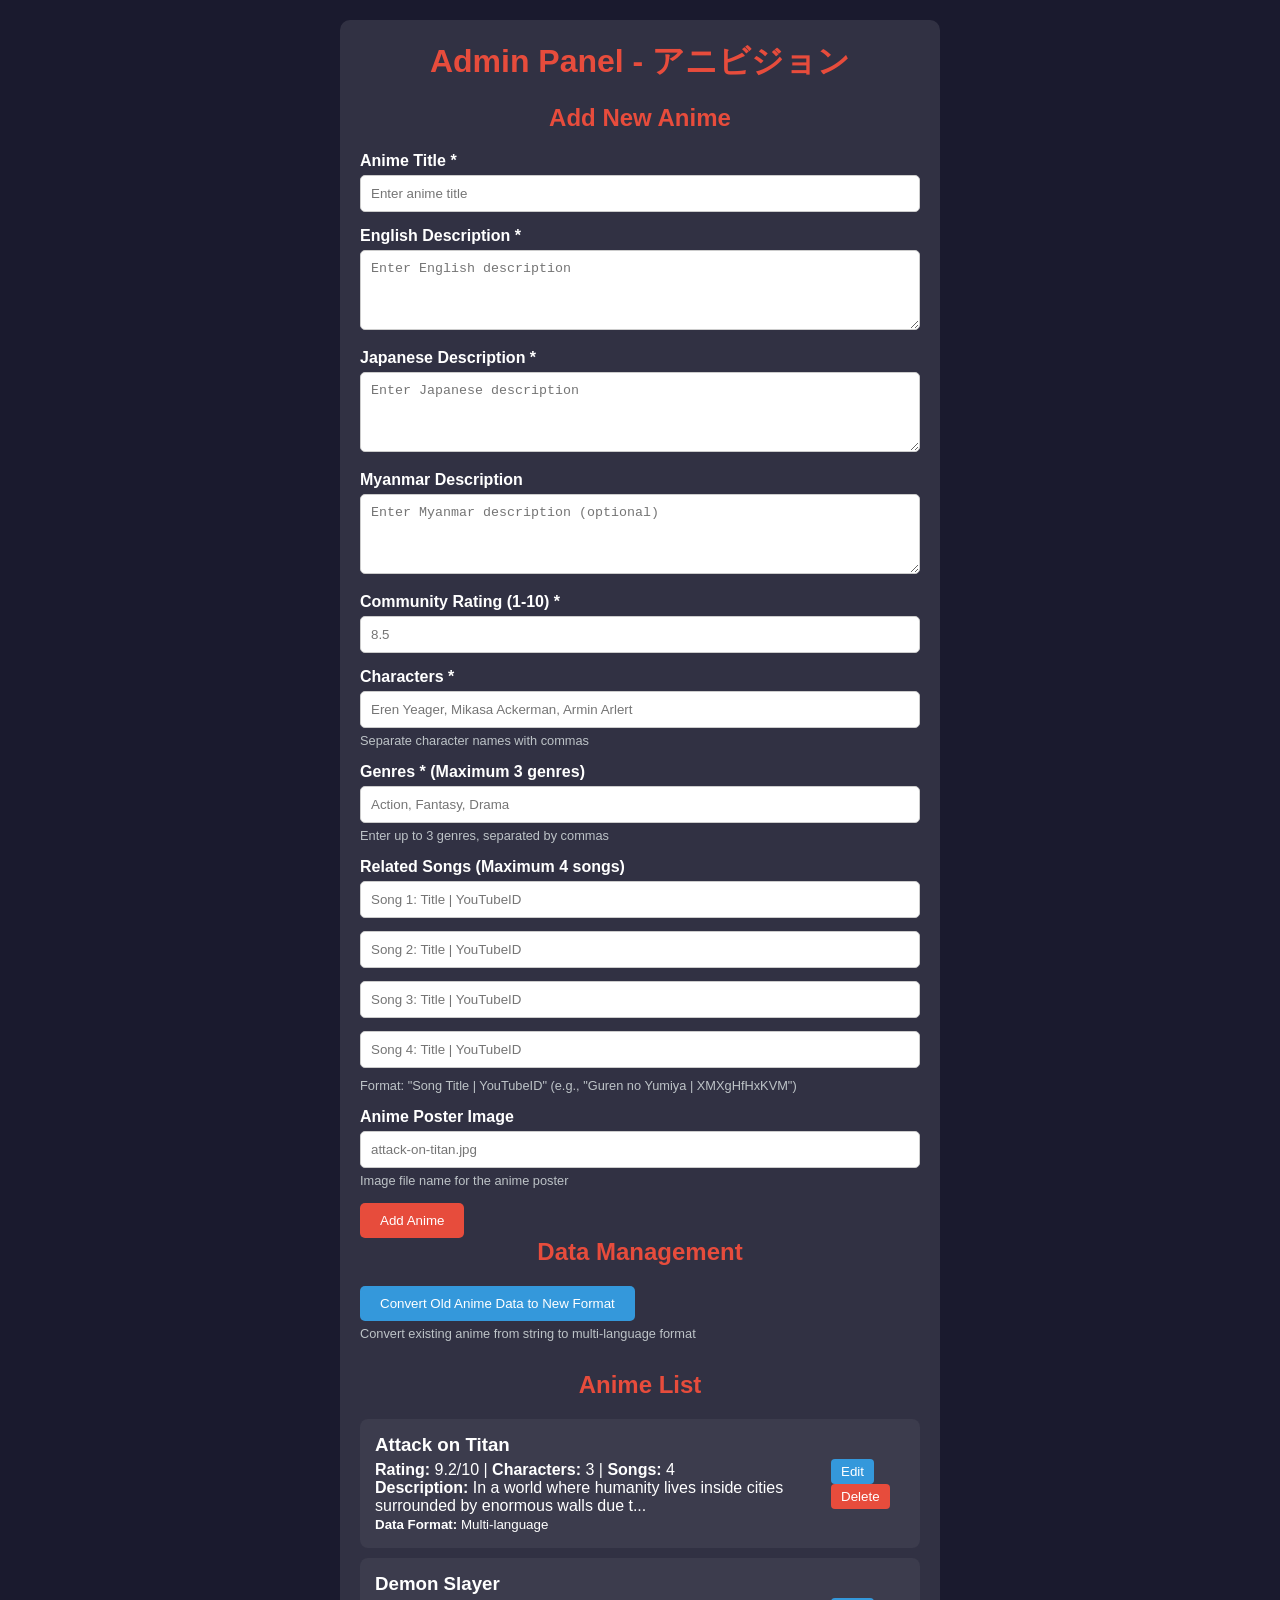
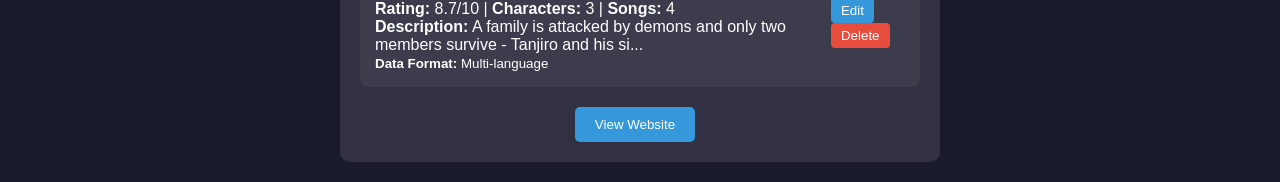
==== admin_panel.html @ 4e4b8a38 "Add files via upload" ====
<!DOCTYPE html>
<html lang="ja">
    

<head>
    <meta charset="UTF-8">
    <meta name="viewport" content="width=device-width, initial-scale=1.0">
    <link rel="stylesheet" href="./css/admin_panel.css">
    <title>Admin Panel - アニビジョン</title>
</head>

<body>
    <div class="admin-container">
        <h1>Admin Panel - アニビジョン</h1>

        <div id="message"></div>
        <!-- Add Anime Form -->
        <div class="form-section" id="addFormSection">
            <h2>Add New Anime</h2>
            <form id="animeForm">
                <div class="form-group">
                    <label>Anime Title *</label>
                    <input type="text" id="title" placeholder="Enter anime title" required>
                </div>

                <div class="form-group">
                    <label>English Description *</label>
                    <textarea id="synopsis_en" placeholder="Enter English description" required></textarea>
                </div>

                <div class="form-group">
                    <label>Japanese Description *</label>
                    <textarea id="synopsis_jp" placeholder="Enter Japanese description" required></textarea>
                </div>

                <div class="form-group">
                    <label>Myanmar Description</label>
                    <textarea id="synopsis_my" placeholder="Enter Myanmar description (optional)"></textarea>
                </div>

                <div class="form-group">
                    <label>Community Rating (1-10) *</label>
                    <input type="number" id="rating" min="1" max="10" step="0.1" placeholder="8.5" required>
                </div>

                <div class="form-group">
                    <label>Characters *</label>
                    <input type="text" id="characters" placeholder="Eren Yeager, Mikasa Ackerman, Armin Arlert"
                        required>
                    <div class="help-text">Separate character names with commas</div>
                </div>

                <div class="form-group">
                    <label>Genres * (Maximum 3 genres)</label>
                    <input type="text" id="genres" placeholder="Action, Fantasy, Drama" required>
                    <div class="help-text">Enter up to 3 genres, separated by commas</div>
                </div>

                <!-- Songs Input Section -->
                <div class="form-group">
                    <label>Related Songs (Maximum 4 songs)</label>
                    <div class="songs-inputs">
                        <input type="text" id="song1" placeholder="Song 1: Title | YouTubeID">
                        <input type="text" id="song2" placeholder="Song 2: Title | YouTubeID">
                        <input type="text" id="song3" placeholder="Song 3: Title | YouTubeID">
                        <input type="text" id="song4" placeholder="Song 4: Title | YouTubeID">
                    </div>
                    <div class="help-text">Format: "Song Title | YouTubeID" (e.g., "Guren no Yumiya | XMXgHfHxKVM")
                    </div>
                </div>

                <div class="form-group">
                    <label>Anime Poster Image</label>
                    <input type="text" id="image" placeholder="attack-on-titan.jpg">
                    <div class="help-text">Image file name for the anime poster</div>
                </div>

                <button type="submit" class="btn btn-primary">Add Anime</button>
            </form>

            <!-- Data Management Section -->
            <div class="form-section">
                <h2>Data Management</h2>
                <button class="btn btn-secondary" onclick="convertOldAnimeData()">
                    Convert Old Anime Data to New Format
                </button>
                <div class="help-text">Convert existing anime from string to multi-language format</div>
            </div>
        </div>

        <!-- Anime List -->
        <div class="anime-list">
            <h2>Anime List</h2>
            <div id="animeListContainer">
                <!-- Anime list will be loaded here -->
            </div>
        </div>

        <!-- Edit Modal -->
        <div class="modal-overlay" id="editModal" style="display: none;">
            <div class="modal-content">
                <div class="modal-header">
                    <h2>Edit Anime</h2>
                    <button class="close-btn" onclick="closeEditModal()">×</button>
                </div>
                <form id="editAnimeForm" onsubmit="updateAnime(); return false;">

                    <input type="hidden" id="editId">

                    <div class="form-group">
                        <label>Anime Title *</label>
                        <input type="text" id="editTitle" required>
                    </div>

                    <div class="form-group">
                        <label>English Description *</label>
                        <textarea id="editSynopsisEn" required></textarea>
                    </div>

                    <div class="form-group">
                        <label>Japanese Description *</label>
                        <textarea id="editSynopsisJp" required></textarea>
                    </div>

                    <div class="form-group">
                        <label>Myanmar Description</label>
                        <textarea id="editSynopsisMy"></textarea>
                    </div>

                    <div class="form-group">
                        <label>Community Rating *</label>
                        <input type="number" id="editRating" min="1" max="10" step="0.1" required>
                    </div>

                    <div class="form-group">
                        <label>Characters *</label>
                        <input type="text" id="editCharacters" required>
                    </div>

                    <div class="form-group">
                        <label>Genres * (Maximum 3 genres)</label>
                        <input type="text" id="editGenres" required>
                        <div class="help-text">Enter up to 3 genres, separated by commas</div>
                    </div>

                    <!-- Edit Songs Input Section -->
                    <div class="form-group">
                        <label>Related Songs (Maximum 4 songs)</label>
                        <div class="songs-inputs">
                            <input type="text" id="editSong1" placeholder="Song 1: Title | YouTubeID">
                            <input type="text" id="editSong2" placeholder="Song 2: Title | YouTubeID">
                            <input type="text" id="editSong3" placeholder="Song 3: Title | YouTubeID">
                            <input type="text" id="editSong4" placeholder="Song 4: Title | YouTubeID">
                        </div>
                        <div class="help-text">Format: "Song Title | YouTubeID" (e.g., "Guren no Yumiya | XMXgHfHxKVM")
                        </div>
                    </div>

                    <div class="form-group">
                        <label>Image File</label>
                        <input type="text" id="editImage">
                    </div>

                    <div class="form-actions">
                        <button type="submit" class="btn btn-primary">Update Anime</button>
                        <button type="button" class="btn btn-secondary" onclick="closeEditModal()">Cancel</button>
                    </div>
                </form>
            </div>
        </div>

        <div style="margin-top: 20px; text-align: center;">
            <button class="btn btn-secondary" onclick="goToMainSite()">View Website</button>
        </div>
    </div>

    <script src="js/data_manager.js"></script>
    <script>
        // Global variables
        const form = document.getElementById('animeForm');
        const messageDiv = document.getElementById('message');
        const animeListContainer = document.getElementById('animeListContainer');
        const editForm = document.getElementById('editAnimeForm');
        const editModal = document.getElementById('editModal');

        // Load anime list on page load
        document.addEventListener('DOMContentLoaded', function () {
            loadAnimeList();
            initializeEventListeners();
            setupModalEvents();
        });

        function initializeEventListeners() {
            // Add anime form
            form.addEventListener('submit', function (e) {
                e.preventDefault();
                addNewAnime();
            });

            // Edit anime form
            editForm.addEventListener('submit', function (e) {
                e.preventDefault();
                updateAnime();
            });
        }

        function setupModalEvents() {
            // ESC key to close modal
            document.addEventListener('keydown', function (e) {
                if (e.key === 'Escape') {
                    closeEditModal();
                }
            });

            // Close modal when clicking outside
            editModal.addEventListener('click', function (e) {
                if (e.target === this) {
                    closeEditModal();
                }
            });
        }

        // Modal functions
        function openEditModal() {
            editModal.style.display = 'flex';
        }

        function closeEditModal() {
            editModal.style.display = 'none';
        }

        // Process songs from input fields
        function processSongs() {
            const songs = [];

            for (let i = 1; i <= 4; i++) {
                const songInput = document.getElementById('song' + i).value.trim();
                if (songInput) {
                    const parts = songInput.split('|').map(part => part.trim());
                    if (parts.length === 2 && parts[0] && parts[1]) {
                        songs.push({
                            title: parts[0],
                            youtubeId: parts[1]
                        });
                    }
                }
            }

            return songs;
        }

        // Process edit songs from input fields
        function processEditSongs() {
            const songs = [];

            for (let i = 1; i <= 4; i++) {
                const songInput = document.getElementById('editSong' + i).value.trim();
                if (songInput) {
                    const parts = songInput.split('|').map(part => part.trim());
                    if (parts.length === 2 && parts[0] && parts[1]) {
                        songs.push({
                            title: parts[0],
                            youtubeId: parts[1]
                        });
                    }
                }
            }

            return songs;
        }

        function addNewAnime() {
            const title = document.getElementById('title').value;
            const synopsis_en = document.getElementById('synopsis_en').value;
            const synopsis_jp = document.getElementById('synopsis_jp').value;
            const synopsis_my = document.getElementById('synopsis_my').value;
            const rating = document.getElementById('rating').value;
            const characters = document.getElementById('characters').value;
            const genres = document.getElementById('genres').value;
            const image = document.getElementById('image').value;
            const songs = processSongs();

            if (!title || !synopsis_en || !synopsis_jp || !rating || !characters || !genres) {
                showMessage('Please fill in all required fields!', 'error');
                return;
            }

            try {
                const newAnime = animeManager.addNewAnime(title, synopsis_en, synopsis_jp, synopsis_my, rating, characters, "Main Character", image, genres);

                // Add songs to the new anime
                const animes = animeManager.getAllAnimes();
                const animeIndex = animes.findIndex(a => a.id === newAnime.id);
                if (animeIndex !== -1) {
                    animes[animeIndex].songs = songs;
                    localStorage.setItem('animeDatabase', JSON.stringify(animes));
                }

                showMessage('Anime added successfully!', 'success');
                form.reset();
                loadAnimeList();
            } catch (error) {
                showMessage('Error: ' + error.message, 'error');
            }
        }

        function loadAnimeList() {
            const animes = animeManager.getAllAnimes();

            if (!animes || animes.length === 0) {
                animeListContainer.innerHTML = '<div class="no-data">No anime found. Add your first anime!</div>';
                return;
            }

            animeListContainer.innerHTML = animes.map(anime => `
                <div class="anime-item">
                    <div class="anime-info">
                        <h3>${anime.title}</h3>
                        <p><strong>Rating:</strong> ${anime.rating}/10 | <strong>Characters:</strong> ${anime.characters.length} | <strong>Songs:</strong> ${anime.songs ? anime.songs.length : 0}</p>
                        <p><strong>Description:</strong> ${getSynopsisPreview(anime.synopsis)}</p>
                        <small><strong>Data Format:</strong> ${typeof anime.synopsis === 'object' ? 'Multi-language' : 'Old Format'}</small>
                    </div>
                    <div class="anime-actions">
                        <button class="btn-edit" onclick="editAnime(${anime.id})">Edit</button>
                        <button class="btn-delete" onclick="deleteAnime(${anime.id})">Delete</button>
                    </div>
                </div>
            `).join('');
        }

        function getSynopsisPreview(synopsis) {
            if (typeof synopsis === 'object') {
                return synopsis.en ? synopsis.en.substring(0, 80) + '...' : 'No description';
            }
            return synopsis ? synopsis.substring(0, 80) + '...' : 'No description';
        }

        function editAnime(animeId) {
            console.log('Editing anime ID:', animeId);

            const animes = animeManager.getAllAnimes();
            const anime = animes.find(a => a.id === animeId);

            if (!anime) {
                showMessage('Anime not found!', 'error');
                return;
            }

            // Fill edit form with anime data
            document.getElementById('editId').value = anime.id;
            document.getElementById('editTitle').value = anime.title;
            document.getElementById('editGenres').value = anime.genres ? anime.genres.join(', ') : '';

            // Fill songs data
            if (anime.songs && anime.songs.length > 0) {
                for (let i = 0; i < 4; i++) {
                    const songInput = document.getElementById('editSong' + (i + 1));
                    if (anime.songs[i]) {
                        songInput.value = `${anime.songs[i].title} | ${anime.songs[i].youtubeId}`;
                    } else {
                        songInput.value = '';
                    }
                }
            } else {
                // Clear all song inputs
                for (let i = 1; i <= 4; i++) {
                    document.getElementById('editSong' + i).value = '';
                }
            }

            // Handle both old and new data structure
            if (typeof anime.synopsis === 'object') {
                document.getElementById('editSynopsisEn').value = anime.synopsis.en || '';
                document.getElementById('editSynopsisJp').value = anime.synopsis.jp || '';
                document.getElementById('editSynopsisMy').value = anime.synopsis.my || '';
            } else {
                document.getElementById('editSynopsisEn').value = anime.synopsis || '';
                document.getElementById('editSynopsisJp').value = '';
                document.getElementById('editSynopsisMy').value = '';
            }

            document.getElementById('editRating').value = anime.rating;
            document.getElementById('editCharacters').value = anime.characters.map(c => c.name).join(', ');
            document.getElementById('editImage').value = anime.image || '';

            // Open modal
            openEditModal();
            showMessage('Now editing: ' + anime.title, 'success');
        }

        function updateAnime() {
            const animeId = parseInt(document.getElementById('editId').value);
            const title = document.getElementById('editTitle').value;
            const synopsis_en = document.getElementById('editSynopsisEn').value;
            const synopsis_jp = document.getElementById('editSynopsisJp').value;
            const synopsis_my = document.getElementById('editSynopsisMy').value;
            const rating = document.getElementById('editRating').value;
            const characters = document.getElementById('editCharacters').value;
            const image = document.getElementById('editImage').value;
            const genres = document.getElementById('editGenres').value;
            const songs = processEditSongs();

            const animes = animeManager.getAllAnimes();
            const animeIndex = animes.findIndex(a => a.id === animeId);

            if (animeIndex !== -1) {
                animes[animeIndex] = {
                    ...animes[animeIndex],
                    title: title,
                    synopsis: {
                        en: synopsis_en,
                        jp: synopsis_jp,
                        my: synopsis_my
                    },
                    rating: parseFloat(rating),
                    characters: animeManager.createCharacters(characters, "Main Character"),
                    image: image || "default.jpg",
                    genres: animeManager.processGenres(genres),
                    songs: songs
                };

                localStorage.setItem('animeDatabase', JSON.stringify(animes));
                showMessage('Anime updated successfully!', 'success');
                closeEditModal();
                loadAnimeList();
            } else {
                showMessage('Anime not found!', 'error');
            }
        }

        function deleteAnime(animeId) {
            if (confirm('Are you sure you want to delete this anime?')) {
                const animes = animeManager.getAllAnimes();
                const updatedAnimes = animes.filter(anime => anime.id !== animeId);
                localStorage.setItem('animeDatabase', JSON.stringify(updatedAnimes));
                loadAnimeList();
                showMessage('Anime deleted successfully!', 'success');
            }
        }

        function convertOldAnimeData() {
            const animes = animeManager.getAllAnimes();
            let updatedCount = 0;

            animes.forEach(anime => {
                if (typeof anime.synopsis === 'string') {
                    anime.synopsis = {
                        en: anime.synopsis,
                        jp: anime.synopsis,
                        my: ""
                    };
                    updatedCount++;
                }
            });
            localStorage.setItem('animeDatabase', JSON.stringify(animes));
            showMessage(`✅ Converted ${updatedCount} anime entries to new format!`, 'success');
            loadAnimeList();
        }

        function goToMainSite() {
            window.location.href = 'index.html';
        }

        function showMessage(text, type) {
            messageDiv.innerHTML = `<div class="message ${type}">${text}</div>`;
            setTimeout(() => messageDiv.innerHTML = '', 4000);
        }
    </script>
</body>
</html>
---- css/admin_panel.css ----
* {
    margin: 0;
    padding: 0;
    box-sizing: border-box;
}

body {
    font-family: Arial, sans-serif;
    background: #1a1a2e;
    color: white;
    padding: 20px;
}

.admin-container {
    max-width: 600px;
    margin: 0 auto;
    background: rgba(255, 255, 255, 0.1);
    padding: 20px;
    border-radius: 10px;
}

h1,
h2 {
    text-align: center;
    margin-bottom: 20px;
    color: #e74c3c;
}

.form-group {
    margin-bottom: 15px;
}

label {
    display: block;
    margin-bottom: 5px;
    font-weight: bold;
}

input,
textarea {
    width: 100%;
    padding: 10px;
    border: 1px solid #ccc;
    border-radius: 5px;
    background: white;
}

textarea {
    height: 80px;
}

.btn {
    padding: 10px 20px;
    border: none;
    border-radius: 5px;
    cursor: pointer;
    margin-right: 10px;
}

.btn-primary {
    background: #e74c3c;
    color: white;
}

.btn-secondary {
    background: #3498db;
    color: white;
}

.anime-list {
    margin-top: 30px;
}

.anime-item {
    background: rgba(255, 255, 255, 0.05);
    padding: 15px;
    border-radius: 8px;
    margin-bottom: 10px;
    display: flex;
    justify-content: space-between;
    align-items: center;
}

.anime-info h3 {
    margin-bottom: 5px;
}

.btn-delete {
    background: #e74c3c;
    color: white;
    border: none;
    padding: 5px 10px;
    border-radius: 4px;
    cursor: pointer;
}

.message {
    padding: 10px;
    margin: 10px 0;
    border-radius: 5px;
    text-align: center;
}

.success {
    background: #d4edda;
    color: #155724;
}

.error {
    background: #f8d7da;
    color: #721c24;
}

.help-text {
    font-size: 0.8rem;
    color: #bdc3c7;
    margin-top: 5px;
}

/* admin_panel.css ထဲမှာ */
.btn-edit {
    background: #3498db;
    color: white;
    border: none;
    padding: 5px 10px;
    border-radius: 4px;
    cursor: pointer;
    margin-right: 5px;
}

.btn-edit:hover {
    background: #2980b9;
}

.edit-section {
    background: rgba(255, 255, 255, 0.05);
    padding: 20px;
    border-radius: 10px;
    margin-top: 20px;
    border: 1px solid rgba(255, 255, 255, 0.1);
}

.btn-edit {
    background: #3498db;
    color: white;
    border: none;
    padding: 5px 10px;
    border-radius: 4px;
    cursor: pointer;
    margin-right: 5px;
}

.btn-edit:hover {
    background: #2980b9;
}

.edit-section {
    background: rgba(255, 255, 255, 0.05);
    padding: 20px;
    border-radius: 10px;
    margin-top: 20px;
    border: 1px solid rgba(255, 255, 255, 0.1);
}


.modal-overlay {
    position: fixed;
    top: 0;
    left: 0;
    width: 100%;
    height: 100%;
    background: rgba(0, 0, 0, 0.7);
    display: flex;
    justify-content: center;
    align-items: center;
    z-index: 1000;
}

.modal-content {
    background: #2c3e50;
    padding: 20px;
    border-radius: 10px;
    width: 90%;
    max-width: 500px;
    max-height: 80vh;
    overflow-y: auto;
}

.songs-inputs {
    display: flex;
    flex-direction: column;
    gap: 8px;
}

.songs-inputs input {
    margin-bottom: 5px;
}
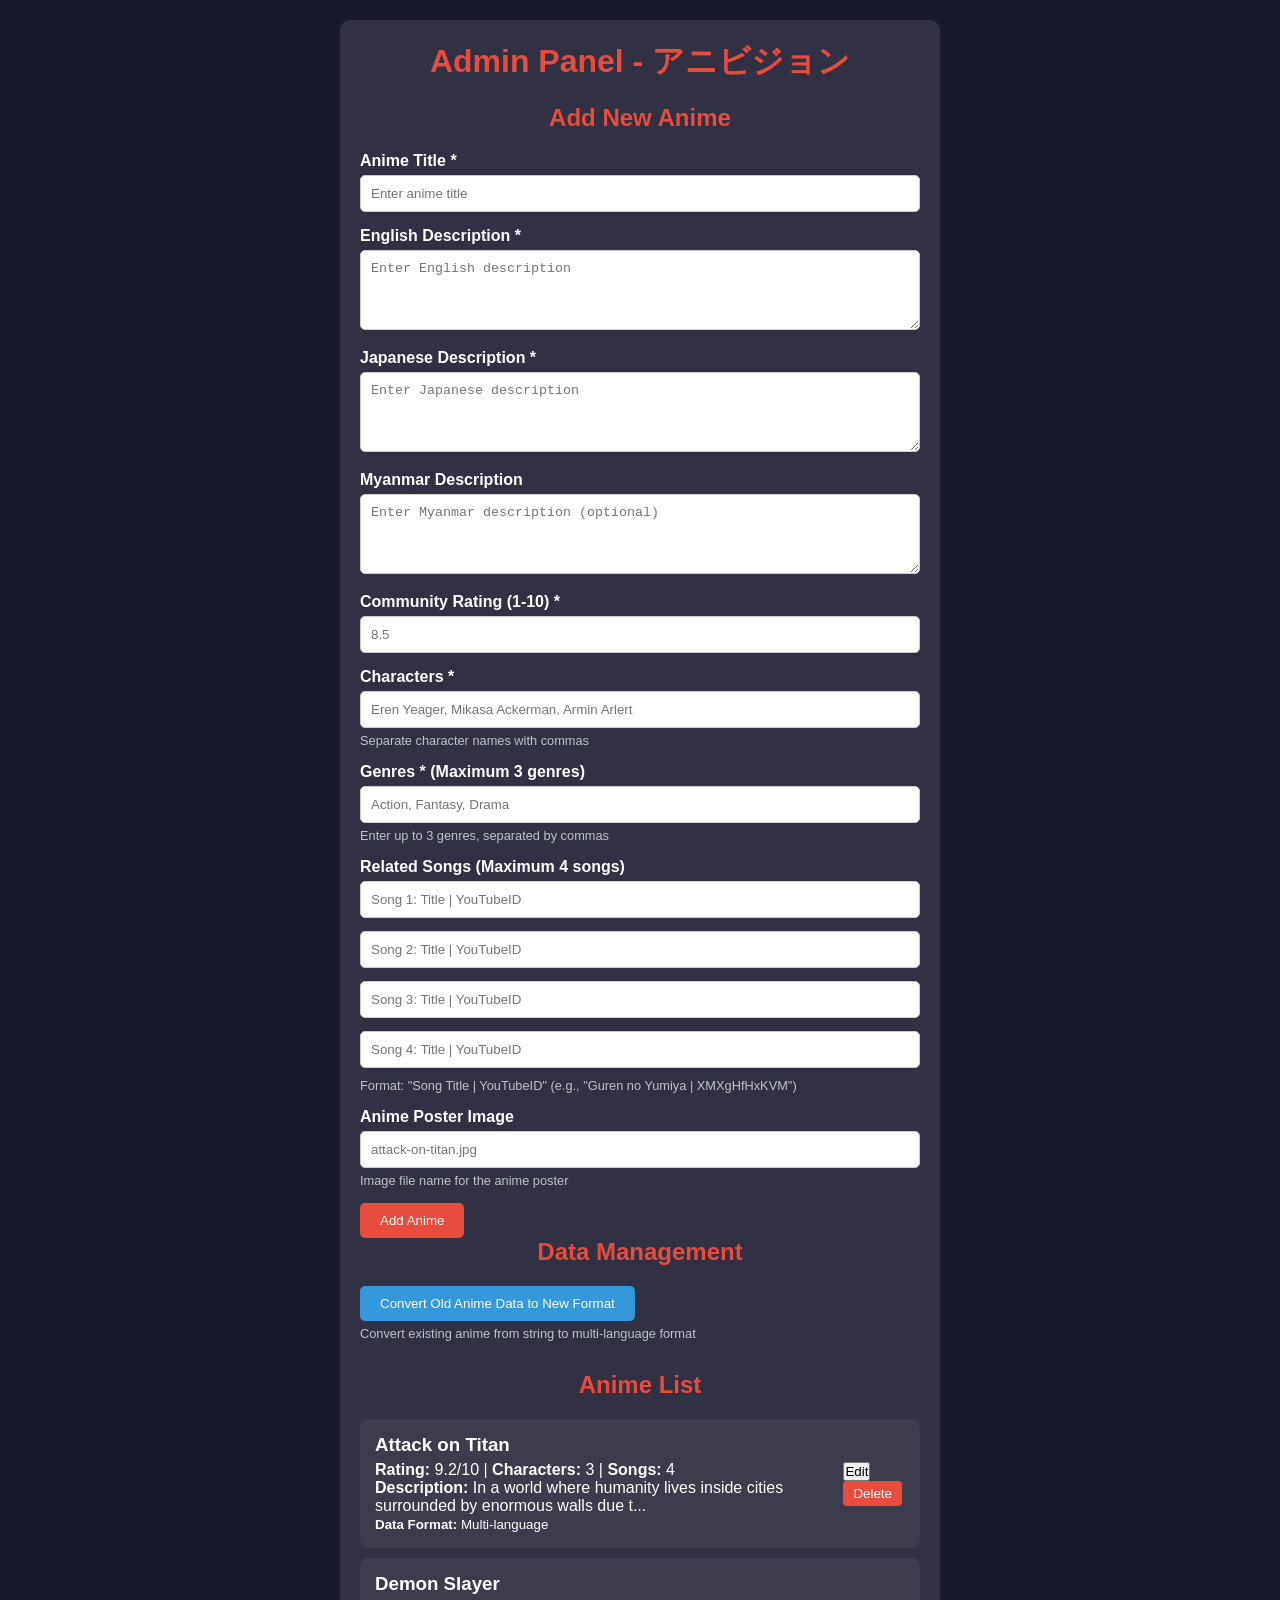
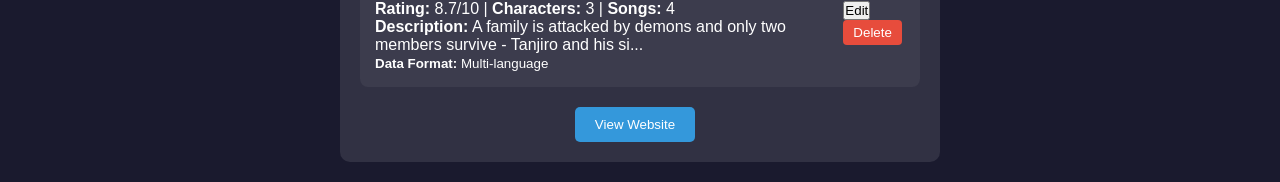
==== commit 40c47991: "update" ====
--- a/admin_panel.html
+++ b/admin_panel.html
@@ -336,7 +336,6 @@
         }
 
         function editAnime(animeId) {
-            console.log('Editing anime ID:', animeId);
 
             const animes = animeManager.getAllAnimes();
             const anime = animes.find(a => a.id === animeId);
--- a/css/admin_panel.css
+++ b/css/admin_panel.css
@@ -117,52 +117,6 @@
     margin-top: 5px;
 }
 
-/* admin_panel.css ထဲမှာ */
-.btn-edit {
-    background: #3498db;
-    color: white;
-    border: none;
-    padding: 5px 10px;
-    border-radius: 4px;
-    cursor: pointer;
-    margin-right: 5px;
-}
-
-.btn-edit:hover {
-    background: #2980b9;
-}
-
-.edit-section {
-    background: rgba(255, 255, 255, 0.05);
-    padding: 20px;
-    border-radius: 10px;
-    margin-top: 20px;
-    border: 1px solid rgba(255, 255, 255, 0.1);
-}
-
-.btn-edit {
-    background: #3498db;
-    color: white;
-    border: none;
-    padding: 5px 10px;
-    border-radius: 4px;
-    cursor: pointer;
-    margin-right: 5px;
-}
-
-.btn-edit:hover {
-    background: #2980b9;
-}
-
-.edit-section {
-    background: rgba(255, 255, 255, 0.05);
-    padding: 20px;
-    border-radius: 10px;
-    margin-top: 20px;
-    border: 1px solid rgba(255, 255, 255, 0.1);
-}
-
-
 .modal-overlay {
     position: fixed;
     top: 0;
